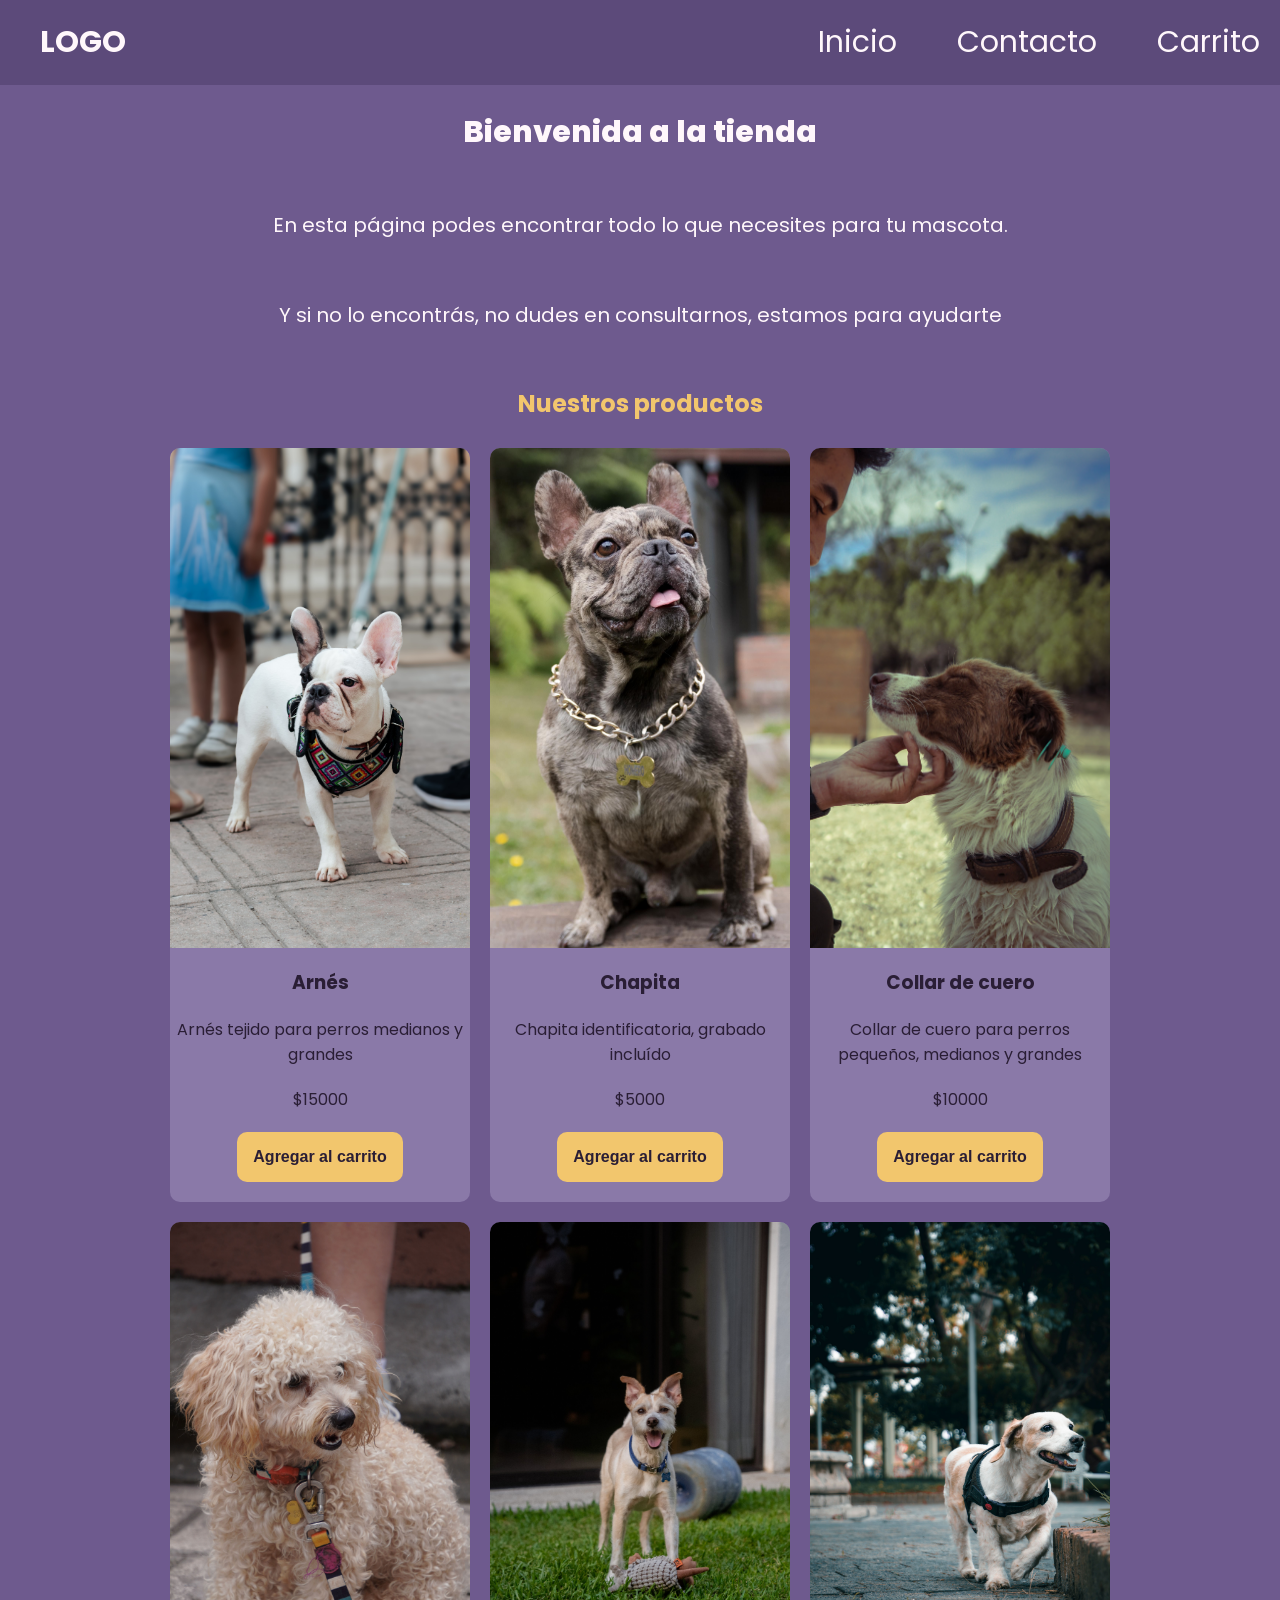
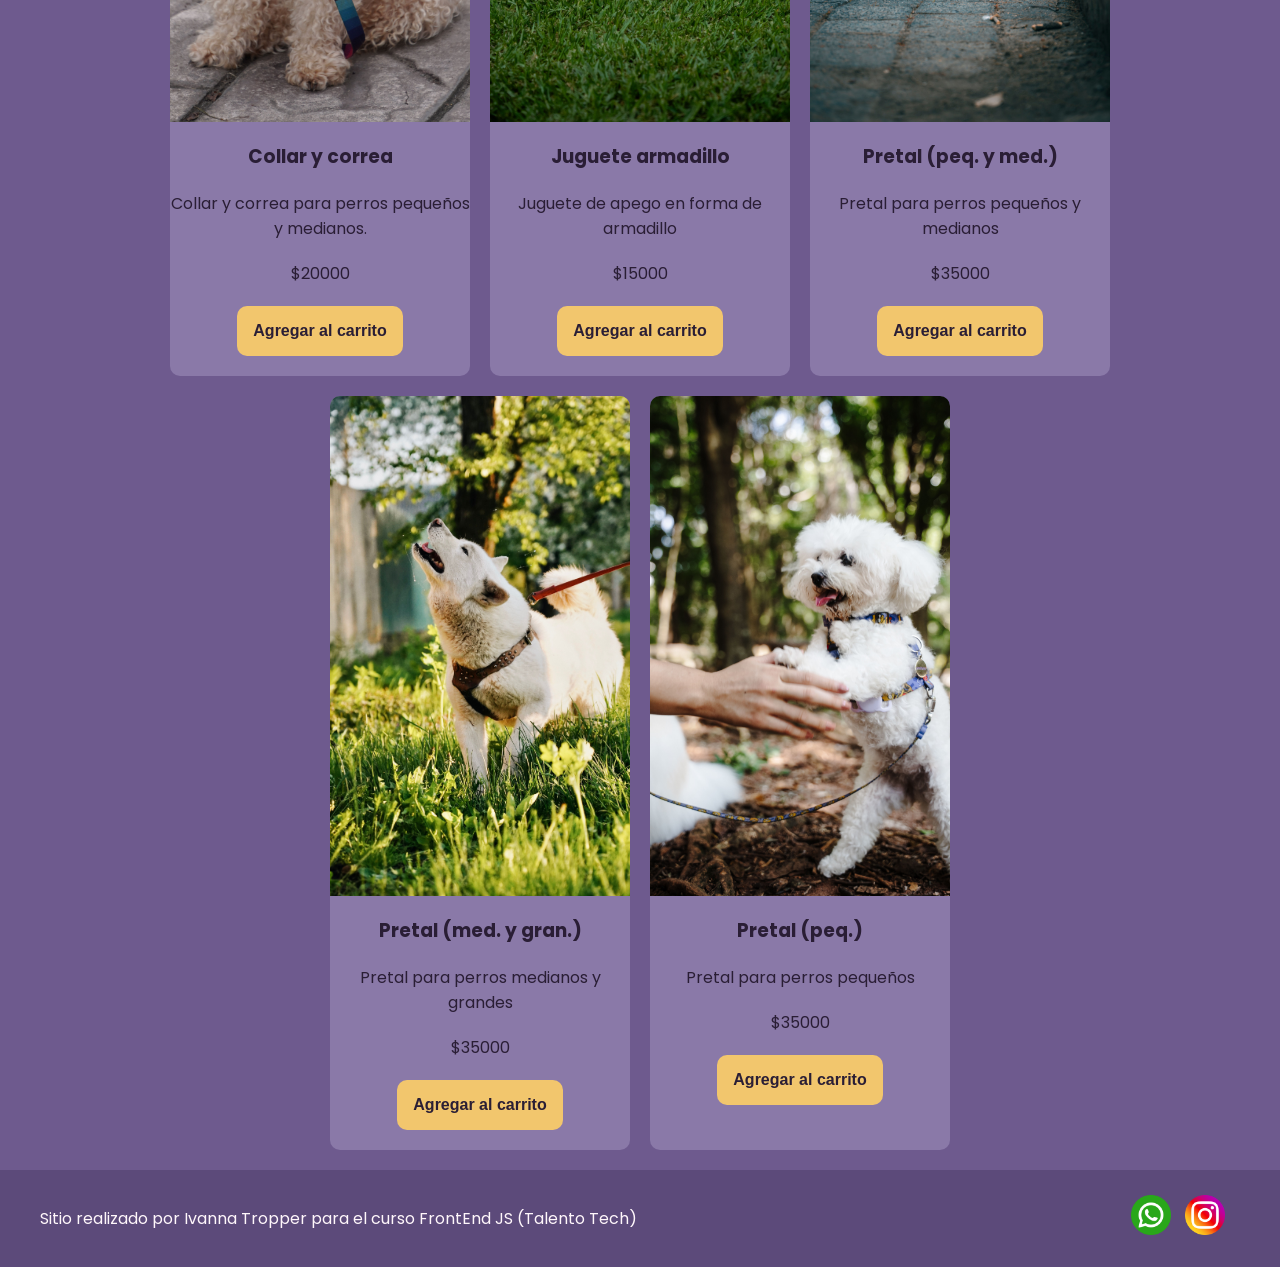
==== index.html @ 27ee445f "Entrega del borrador de la pre-entrega" ====
<!doctype html>
<html lang="en">
  <head>
    <meta charset="UTF-8" />
    <meta name="viewport" content="width=device-width, initial-scale=1.0" />
    <link rel="preconnect" href="https://fonts.googleapis.com" />
    <link rel="preconnect" href="https://fonts.gstatic.com" crossorigin />
    <link
      href="https://fonts.googleapis.com/css2?family=Poppins:ital,wght@0,100;0,400;0,600;0,700;0,800;1,100;1,400;1,600;1,700&display=swap"
      rel="stylesheet"
    />
    <link rel="stylesheet" href="./css/styles.css" />
    <title>Pre-entrega: C26236-Tropper</title>
  </head>
  <body>
    <!--          1:16:40 / 1:33:44          -->
    <header>
      <div class="div-logo"><a class="logo" href="./index.html">LOGO</a></div>
      <nav class="header-nav">
        <ul>
          <li><a href="./index.html">Inicio</a></li>
          <li><a href="./pages/contacto.html">Contacto</a></li>
          <li><a href="./pages/carrito.html">Carrito</a></li>
        </ul>
      </nav>
    </header>
    <main>
      <section class="inicio">
        <h1>Bienvenida a la tienda</h1>
        <p class="parrafo">
          En esta página podes encontrar todo lo que necesites para tu mascota.
        </p>
        <p class="parrafo">
          Y si no lo encontrás, no dudes en consultarnos, estamos para ayudarte
        </p>
      </section>

      <section>
        <h2 class="titulo-productos text-secondary">Nuestros productos</h2>
        <div class="contenedor-tarjetas">
          <article class="card text-dark">
            <img src="./img/arnes.jpg" alt="imagen arnes" />
            <h3>Arnés</h3>
            <p>Arnés tejido para perros medianos y grandes</p>
            <p>$15000</p>
            <button class="btn bg-secondary text-dark">
              Agregar al carrito
            </button>
          </article>

          <article class="card text-dark">
            <img src="./img/chapita.jpg" alt="imagen chapita" />
            <h3>Chapita</h3>
            <p>Chapita identificatoria, grabado incluído</p>
            <p>$5000</p>
            <button class="btn bg-secondary text-dark">
              Agregar al carrito
            </button>
          </article>

          <article class="card text-dark">
            <img src="./img/collar.jpg" alt="imagen collar" />
            <h3>Collar de cuero</h3>
            <p class="texto-tarjetas">
              Collar de cuero para perros pequeños, medianos y grandes
            </p>
            <p>$10000</p>
            <button class="btn bg-secondary text-dark">
              Agregar al carrito
            </button>
          </article>

          <article class="card text-dark">
            <img src="./img/collarycorrea.jpg" alt="imagen collarycorrea" />
            <h3>Collar y correa</h3>
            <p>Collar y correa para perros pequeños y medianos.</p>
            <p>$20000</p>
            <button class="btn bg-secondary text-dark">
              Agregar al carrito
            </button>
          </article>

          <article class="card text-dark">
            <img src="./img/juguete1.jpg" alt="imagen juguete1" />
            <h3>Juguete armadillo</h3>
            <p>Juguete de apego en forma de armadillo</p>
            <p>$15000</p>
            <button class="btn bg-secondary text-dark">
              Agregar al carrito
            </button>
          </article>

          <article class="card text-dark">
            <img src="./img/pretal.jpg" alt="imagen pretal" />
            <h3>Pretal (peq. y med.)</h3>
            <p>Pretal para perros pequeños y medianos</p>
            <p>$35000</p>
            <button class="btn bg-secondary text-dark">
              Agregar al carrito
            </button>
          </article>

          <article class="card text-dark">
            <img src="./img/pretal2.jpg" alt="imagen pretal2" />
            <h3>Pretal (med. y gran.)</h3>
            <p>Pretal para perros medianos y grandes</p>
            <p>$35000</p>
            <button class="btn bg-secondary text-dark">
              Agregar al carrito
            </button>
          </article>

          <article class="card text-dark">
            <img src="./img/pretalycorrea.jpg" alt="imagen pretalycorrea" />
            <h3>Pretal (peq.)</h3>
            <p>Pretal para perros pequeños</p>
            <p>$35000</p>
            <button class="btn bg-secondary text-dark">
              Agregar al carrito
            </button>
          </article>
        </div>
      </section>
    </main>

    <footer>
      <p>
        Sitio realizado por Ivanna Tropper para el curso FrontEnd JS (Talento
        Tech)
      </p>
      <nav>
        <ul class="footer-list">
          <li>
            <img src="./img/whatsapp.png" alt="logo whatsapp" />
            <img src="./img/social.png" alt="logo instagram" />
          </li>
        </ul>
      </nav>
    </footer>
  </body>
</html>
---- css/styles.css ----
* {
  margin: 0;
  padding: 0;
  box-sizing: border-box; /*Para dimensionar contenedores y que lo que indique va a ser el total del contenedor, es decir contenido + padding + borde*/
}

html {
  font-size: 62.5%; /* Para que 1 rem = 10px */
}

body {
  font-family:
    "Poppins", sans-serif; /*creo que no me está funcionando la fuente */
  font-size: 1.6rem;
  background: #6e5a8e;
  color: #fff7fb;

  display: flex;
  flex-direction: column;
  min-height: 100vh;
  text-align: center;
}

main {
  width: 80%;
  margin: auto;
  padding-bottom: 2rem;

  flex: 1;

  display: flex;
  flex-direction: column;
  align-items: center;
}

h1 {
  font-size: 3rem;
  font-weight: 800;
  line-height: 1.15;
  margin: 3rem;
}

h2 {
  color: #fff7fb;
  font-size: 2.4rem;
  font-weight: 700;
  line-height: 1.2;
  text-align: center;
  margin: 3rem 0;
}

.btn {
  border: none;
  font-size: 1.6rem;
  font-weight: bold;
  padding: 1.6rem;
  border-radius: 1rem;
}

header,
footer {
  background: #5c4a7a;
  color: #fff7fb;
  width: 100%;

  display: flex;
  justify-content: space-between;
  align-items: center;
}

footer {
  padding: 1rem 4rem;
}

.div-logo {
  margin-left: 2rem;
  font-weight: bold;
}

.logo,
.header-nav a {
  text-decoration: none;
  font-size: 3rem;
  color: inherit;
  display: inline-block;
  padding: 2rem;
}

.heather-nav {
  margin-right: 2rem;
}

.header-nav ul,
footer .footer-list {
  list-style: none;
  display: flex;
  gap: 2rem;
}

.footer-list li {
  padding: 1rem;
}

.footer-list img {
  width: 5rem;
  padding: 0.5rem;
}

/*---------------------------------------------------------------------------------------------------------*/
/*          COLORES          Corroborar accesibilidad                                                      */
/*---------------------------------------------------------------------------------------------------------*/

.bg-primary {
  background-color: #6e5a8e;
}

.bg-secondary {
  background-color: #f2c66d;
}

.text-light {
  color: #ffffff;
}

.text-dark {
  color: #2a1e35;
}

.text-secondary {
  color: #f2c66d;
}

/*---------------------------------------------------------------------------------------------------------*/
/*          HOME                                                                                           */
/*---------------------------------------------------------------------------------------------------------*/
.inicio {
  display: flex;
  justify-content: center;
  align-items: center;
  flex-wrap: wrap;
}
.inicio h1 {
  width: 100%;
  text-align: center;
}

.parrafo {
  width: 80%;
  text-align: center;
  font-size: 2rem;
  padding: 3rem;
}

.contenedor-tarjetas {
  display: flex;
  justify-content: center;
  gap: 2rem;

  /*Para que se acomoden los hijos abajo si no tienen espacio */
  flex-wrap: wrap;
}

.card {
  background-color: #8a79a8;
  width: 30rem;
  border-radius: 1rem;
  overflow: hidden;

  display: flex;

  flex-direction: column;
  align-items: center;
  gap: 2rem;
  padding-bottom: 2rem;
}

.card img {
  width: 100%;
  height: 50rem;
  object-fit: cover;
}

/*---------------------------------------------------------------------------------------------------------*/
/*          HOME                                                                                           */
/*---------------------------------------------------------------------------------------------------------*/

.contacto {
  width: 100%;
  display: flex;
  flex-direction: column;
  align-items: center;
}

.titulo-contacto {
  margin: 2rem 0;
}

.form-contacto {
  background-color: #8a79a8;
  color: #2a1e35;

  width: 100%;
  max-width: 50rem;

  font-size: 2rem;
  padding: 3rem;
  border-radius: 1rem;

  box-shadow: 0 10px 30px rgba(0, 0, 0, 0.15);
}

.grupo-input {
  display: flex;
  flex-direction: column;
  gap: 0.8rem;
  margin-bottom: 2rem;
}

.grupo-input input,
.grupo-input textarea {
  width: 100%;
  padding: 1.2rem;
  font-size: 1.6rem;

  color: #2a1e35;
  background-color: #fff7fb;

  border: 2px;
  border-radius: 0.8rem;

  outline: none;
}

.grupo-input textarea {
  min-height: 10 rem;
  resize: vertical;
}
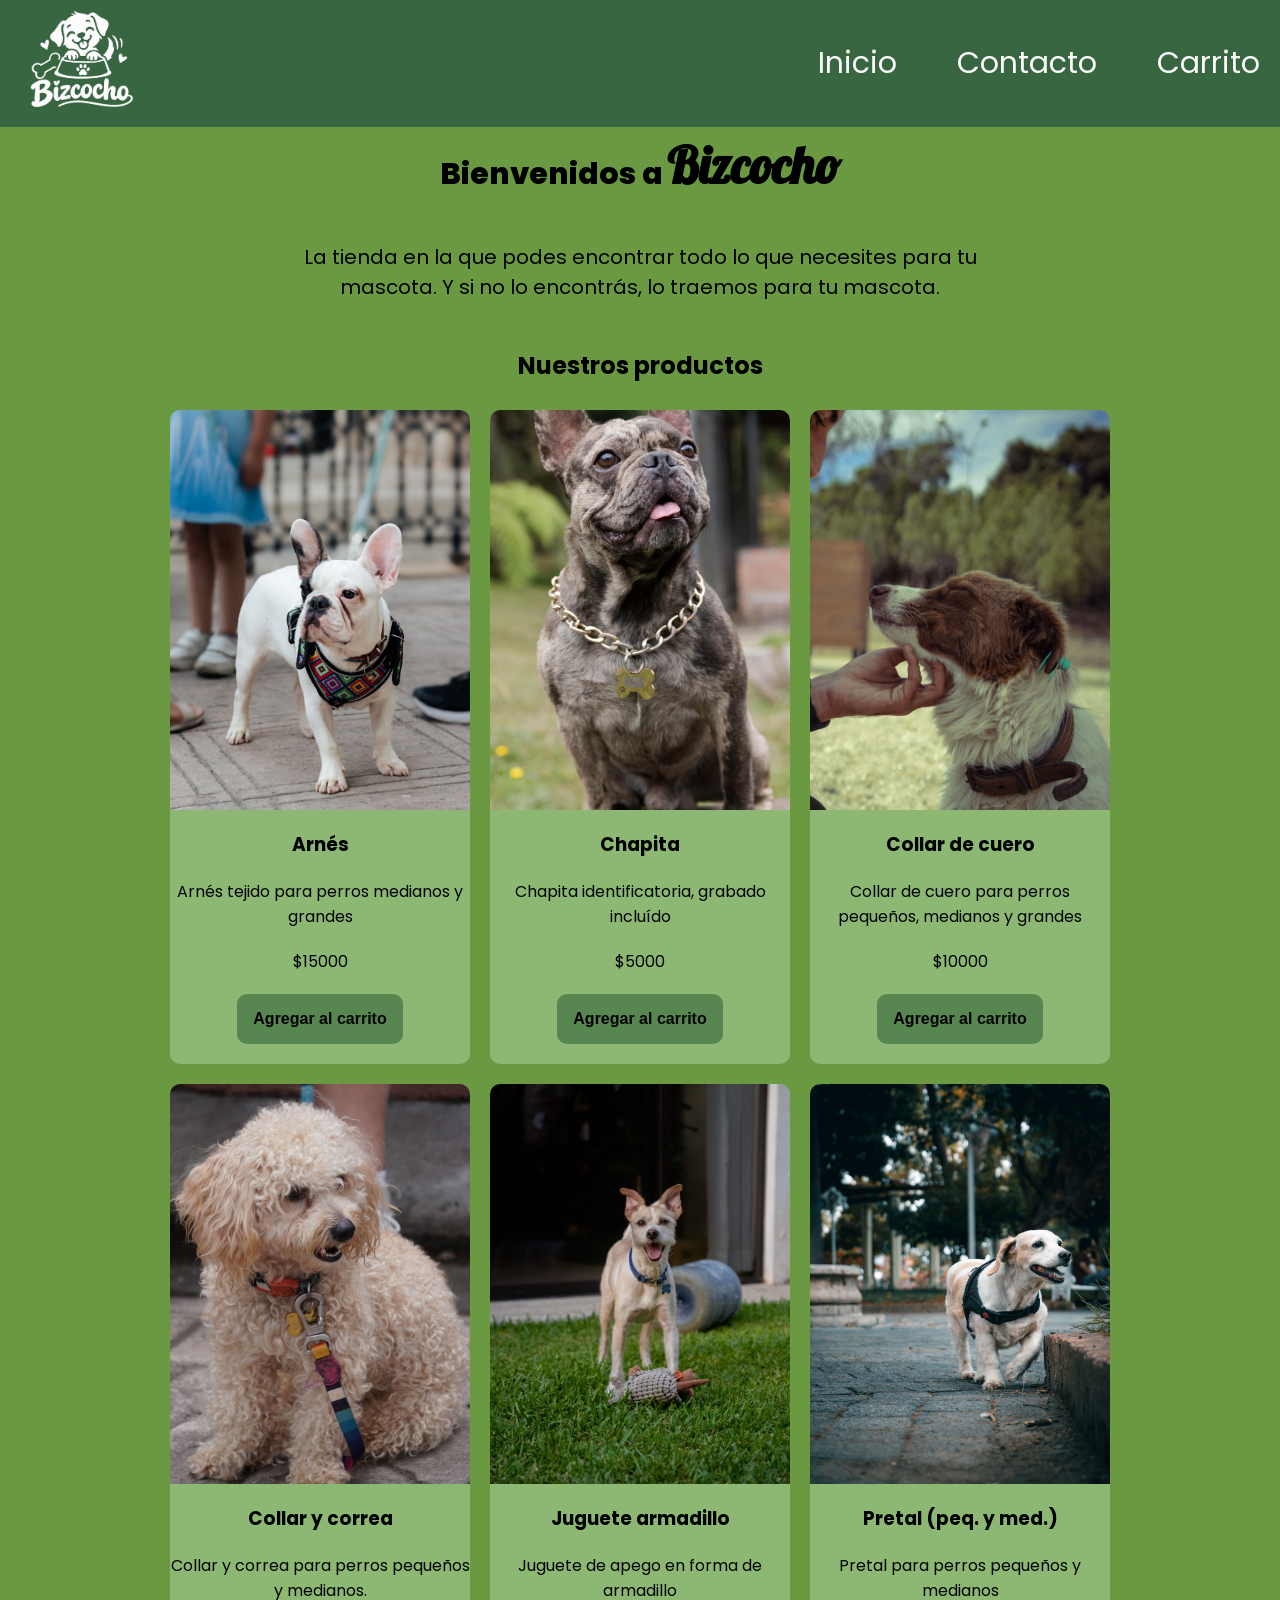
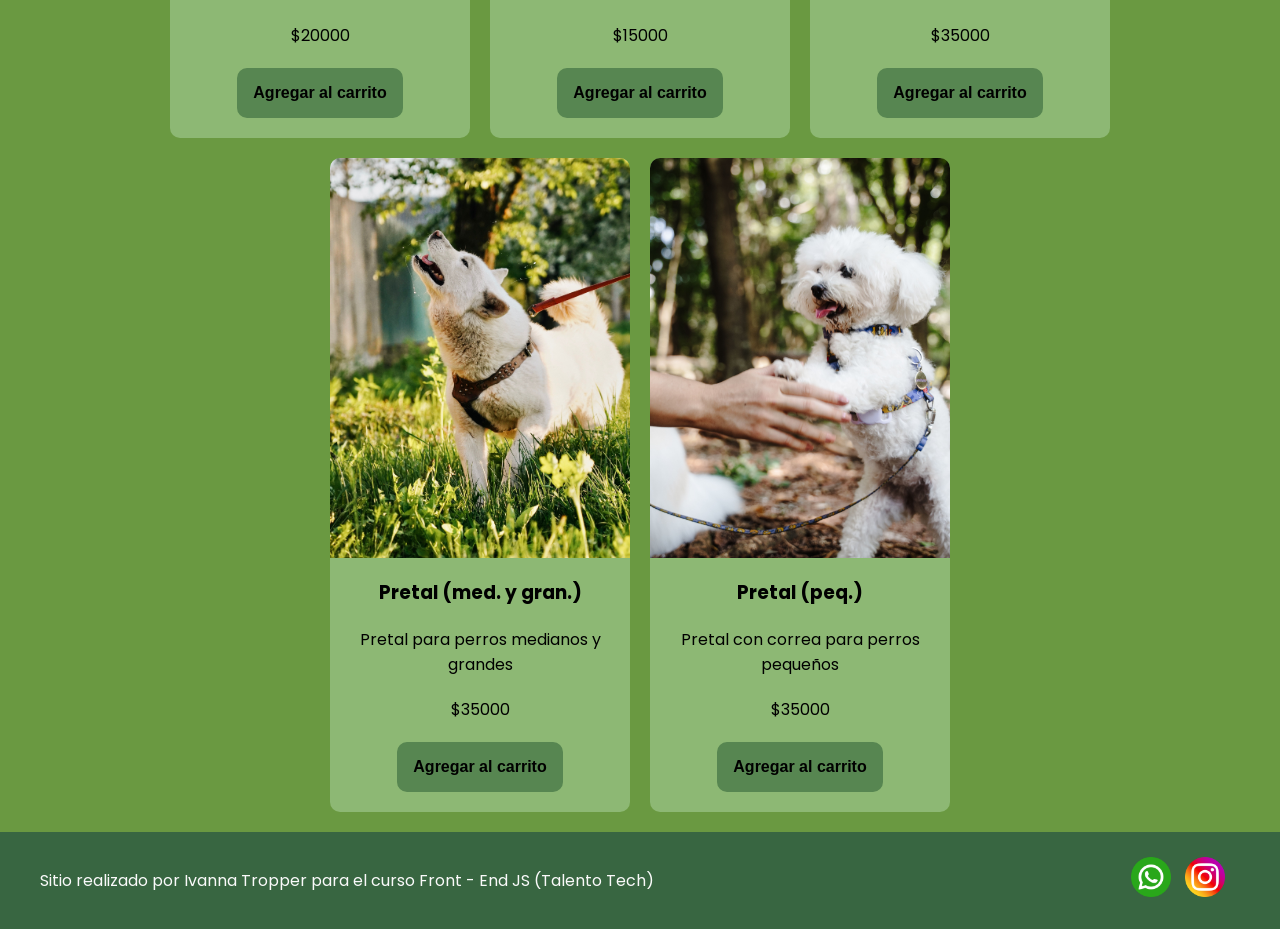
==== commit ab128ffe: "cambios de color, agregado de div en bienvenida, se achicaron las cards, se agregó el logo" ====
--- a/index.html
+++ b/index.html
@@ -3,10 +3,20 @@
   <head>
     <meta charset="UTF-8" />
     <meta name="viewport" content="width=device-width, initial-scale=1.0" />
+    <!--<link rel="preconnect" href="https://fonts.googleapis.com" />
+    <link rel="preconnect" href="https://fonts.gstatic.com" crossorigin />
+    <link
+      href="https://fonts.googleapis.com/css2?family=Poppins:ital,wght@0,100;0,400;0,600;0,700;0,800;1,100;1,400;1,600;1,700&display=swap"
+      rel="stylesheet"
+    />
+    <link
+      href="https://fonts.googleapis.com/css2?family=Playwrite+CA+Guides&display=swap"
+      rel="stylesheet"
+    />-->
     <link rel="preconnect" href="https://fonts.googleapis.com" />
     <link rel="preconnect" href="https://fonts.gstatic.com" crossorigin />
     <link
-      href="https://fonts.googleapis.com/css2?family=Poppins:ital,wght@0,100;0,400;0,600;0,700;0,800;1,100;1,400;1,600;1,700&display=swap"
+      href="https://fonts.googleapis.com/css2?family=Lobster&family=Poppins:ital,wght@0,100;0,200;0,300;0,400;0,500;0,600;0,700;0,800;0,900;1,100;1,200;1,300;1,400;1,500;1,600;1,700;1,800;1,900&display=swap"
       rel="stylesheet"
     />
     <link rel="stylesheet" href="./css/styles.css" />
@@ -15,7 +25,10 @@
   <body>
     <!--          1:16:40 / 1:33:44          -->
     <header>
-      <div class="div-logo"><a class="logo" href="./index.html">LOGO</a></div>
+      <div class="div-logo">
+        <img src="./img/bizcochosinfondo.png" alt="logo" width="120px" />
+        <a class="logo" href="./index.html"></a>
+      </div>
       <nav class="header-nav">
         <ul>
           <li><a href="./index.html">Inicio</a></li>
@@ -26,26 +39,28 @@
     </header>
     <main>
       <section class="inicio">
-        <h1>Bienvenida a la tienda</h1>
+        <div>
+          <ul class="ul-bienvenida">
+            <li><h1>Bienvenidos a</h1></li>
+            <li class="bienvenida">Bizcocho</li>
+          </ul>
+        </div>
+
         <p class="parrafo">
-          En esta página podes encontrar todo lo que necesites para tu mascota.
-        </p>
-        <p class="parrafo">
-          Y si no lo encontrás, no dudes en consultarnos, estamos para ayudarte
+          La tienda en la que podes encontrar todo lo que necesites para tu
+          mascota. Y si no lo encontrás, lo traemos para tu mascota.
         </p>
       </section>
 
       <section>
-        <h2 class="titulo-productos text-secondary">Nuestros productos</h2>
+        <h2 class="titulo-productos text-dark">Nuestros productos</h2>
         <div class="contenedor-tarjetas">
           <article class="card text-dark">
             <img src="./img/arnes.jpg" alt="imagen arnes" />
             <h3>Arnés</h3>
             <p>Arnés tejido para perros medianos y grandes</p>
             <p>$15000</p>
-            <button class="btn bg-secondary text-dark">
-              Agregar al carrito
-            </button>
+            <button class="btn bg-primary text-dark">Agregar al carrito</button>
           </article>
 
           <article class="card text-dark">
@@ -53,9 +68,7 @@
             <h3>Chapita</h3>
             <p>Chapita identificatoria, grabado incluído</p>
             <p>$5000</p>
-            <button class="btn bg-secondary text-dark">
-              Agregar al carrito
-            </button>
+            <button class="btn bg-primary text-dark">Agregar al carrito</button>
           </article>
 
           <article class="card text-dark">
@@ -65,9 +78,7 @@
               Collar de cuero para perros pequeños, medianos y grandes
             </p>
             <p>$10000</p>
-            <button class="btn bg-secondary text-dark">
-              Agregar al carrito
-            </button>
+            <button class="btn bg-primary text-dark">Agregar al carrito</button>
           </article>
 
           <article class="card text-dark">
@@ -75,9 +86,7 @@
             <h3>Collar y correa</h3>
             <p>Collar y correa para perros pequeños y medianos.</p>
             <p>$20000</p>
-            <button class="btn bg-secondary text-dark">
-              Agregar al carrito
-            </button>
+            <button class="btn bg-primary text-dark">Agregar al carrito</button>
           </article>
 
           <article class="card text-dark">
@@ -85,9 +94,7 @@
             <h3>Juguete armadillo</h3>
             <p>Juguete de apego en forma de armadillo</p>
             <p>$15000</p>
-            <button class="btn bg-secondary text-dark">
-              Agregar al carrito
-            </button>
+            <button class="btn bg-primary text-dark">Agregar al carrito</button>
           </article>
 
           <article class="card text-dark">
@@ -95,9 +102,7 @@
             <h3>Pretal (peq. y med.)</h3>
             <p>Pretal para perros pequeños y medianos</p>
             <p>$35000</p>
-            <button class="btn bg-secondary text-dark">
-              Agregar al carrito
-            </button>
+            <button class="btn bg-primary text-dark">Agregar al carrito</button>
           </article>
 
           <article class="card text-dark">
@@ -105,19 +110,15 @@
             <h3>Pretal (med. y gran.)</h3>
             <p>Pretal para perros medianos y grandes</p>
             <p>$35000</p>
-            <button class="btn bg-secondary text-dark">
-              Agregar al carrito
-            </button>
+            <button class="btn bg-primary text-dark">Agregar al carrito</button>
           </article>
 
           <article class="card text-dark">
             <img src="./img/pretalycorrea.jpg" alt="imagen pretalycorrea" />
             <h3>Pretal (peq.)</h3>
-            <p>Pretal para perros pequeños</p>
+            <p>Pretal con correa para perros pequeños</p>
             <p>$35000</p>
-            <button class="btn bg-secondary text-dark">
-              Agregar al carrito
-            </button>
+            <button class="btn bg-primary text-dark">Agregar al carrito</button>
           </article>
         </div>
       </section>
@@ -125,7 +126,7 @@
 
     <footer>
       <p>
-        Sitio realizado por Ivanna Tropper para el curso FrontEnd JS (Talento
+        Sitio realizado por Ivanna Tropper para el curso Front - End JS (Talento
         Tech)
       </p>
       <nav>
--- a/css/styles.css
+++ b/css/styles.css
@@ -1,7 +1,7 @@
 * {
   margin: 0;
   padding: 0;
-  box-sizing: border-box; /*Para dimensionar contenedores y que lo que indique va a ser el total del contenedor, es decir contenido + padding + borde*/
+  box-sizing: border-box;
 }
 
 html {
@@ -9,11 +9,10 @@
 }
 
 body {
-  font-family:
-    "Poppins", sans-serif; /*creo que no me está funcionando la fuente */
+  font-family: "Poppins", sans-serif;
   font-size: 1.6rem;
-  background: #6e5a8e;
-  color: #fff7fb;
+  background: #6a9941;
+  color: #000000;
 
   display: flex;
   flex-direction: column;
@@ -37,7 +36,7 @@
   font-size: 3rem;
   font-weight: 800;
   line-height: 1.15;
-  margin: 3rem;
+  margin: 3rem 0;
 }
 
 h2 {
@@ -59,8 +58,8 @@
 
 header,
 footer {
-  background: #5c4a7a;
-  color: #fff7fb;
+  background: #386641;
+  color: #fafafa;
   width: 100%;
 
   display: flex;
@@ -111,23 +110,23 @@
 /*---------------------------------------------------------------------------------------------------------*/
 
 .bg-primary {
-  background-color: #6e5a8e;
-}
-
-.bg-secondary {
-  background-color: #f2c66d;
-}
+  background-color: #578651;
+}
+
+/*.bg-secondary {
+  background-color: #578651;
+}*/
 
 .text-light {
-  color: #ffffff;
+  color: #808080;
 }
 
 .text-dark {
-  color: #2a1e35;
+  color: #000000;
 }
 
 .text-secondary {
-  color: #f2c66d;
+  color: #fafafa;
 }
 
 /*---------------------------------------------------------------------------------------------------------*/
@@ -135,20 +134,28 @@
 /*---------------------------------------------------------------------------------------------------------*/
 .inicio {
   display: flex;
+  flex-direction: column;
   justify-content: center;
   align-items: center;
   flex-wrap: wrap;
 }
-.inicio h1 {
-  width: 100%;
-  text-align: center;
+
+.ul-bienvenida li {
+  font-size: 5rem;
+  display: inline-block;
+}
+
+.bienvenida {
+  font-family: "Lobster", sans-serif;
+  font-weight: 600;
+  font-style: normal;
 }
 
 .parrafo {
   width: 80%;
   text-align: center;
   font-size: 2rem;
-  padding: 3rem;
+  padding: 2rem 3rem;
 }
 
 .contenedor-tarjetas {
@@ -161,7 +168,7 @@
 }
 
 .card {
-  background-color: #8a79a8;
+  background-color: #8db874;
   width: 30rem;
   border-radius: 1rem;
   overflow: hidden;
@@ -176,7 +183,7 @@
 
 .card img {
   width: 100%;
-  height: 50rem;
+  height: 40rem;
   object-fit: cover;
 }
 
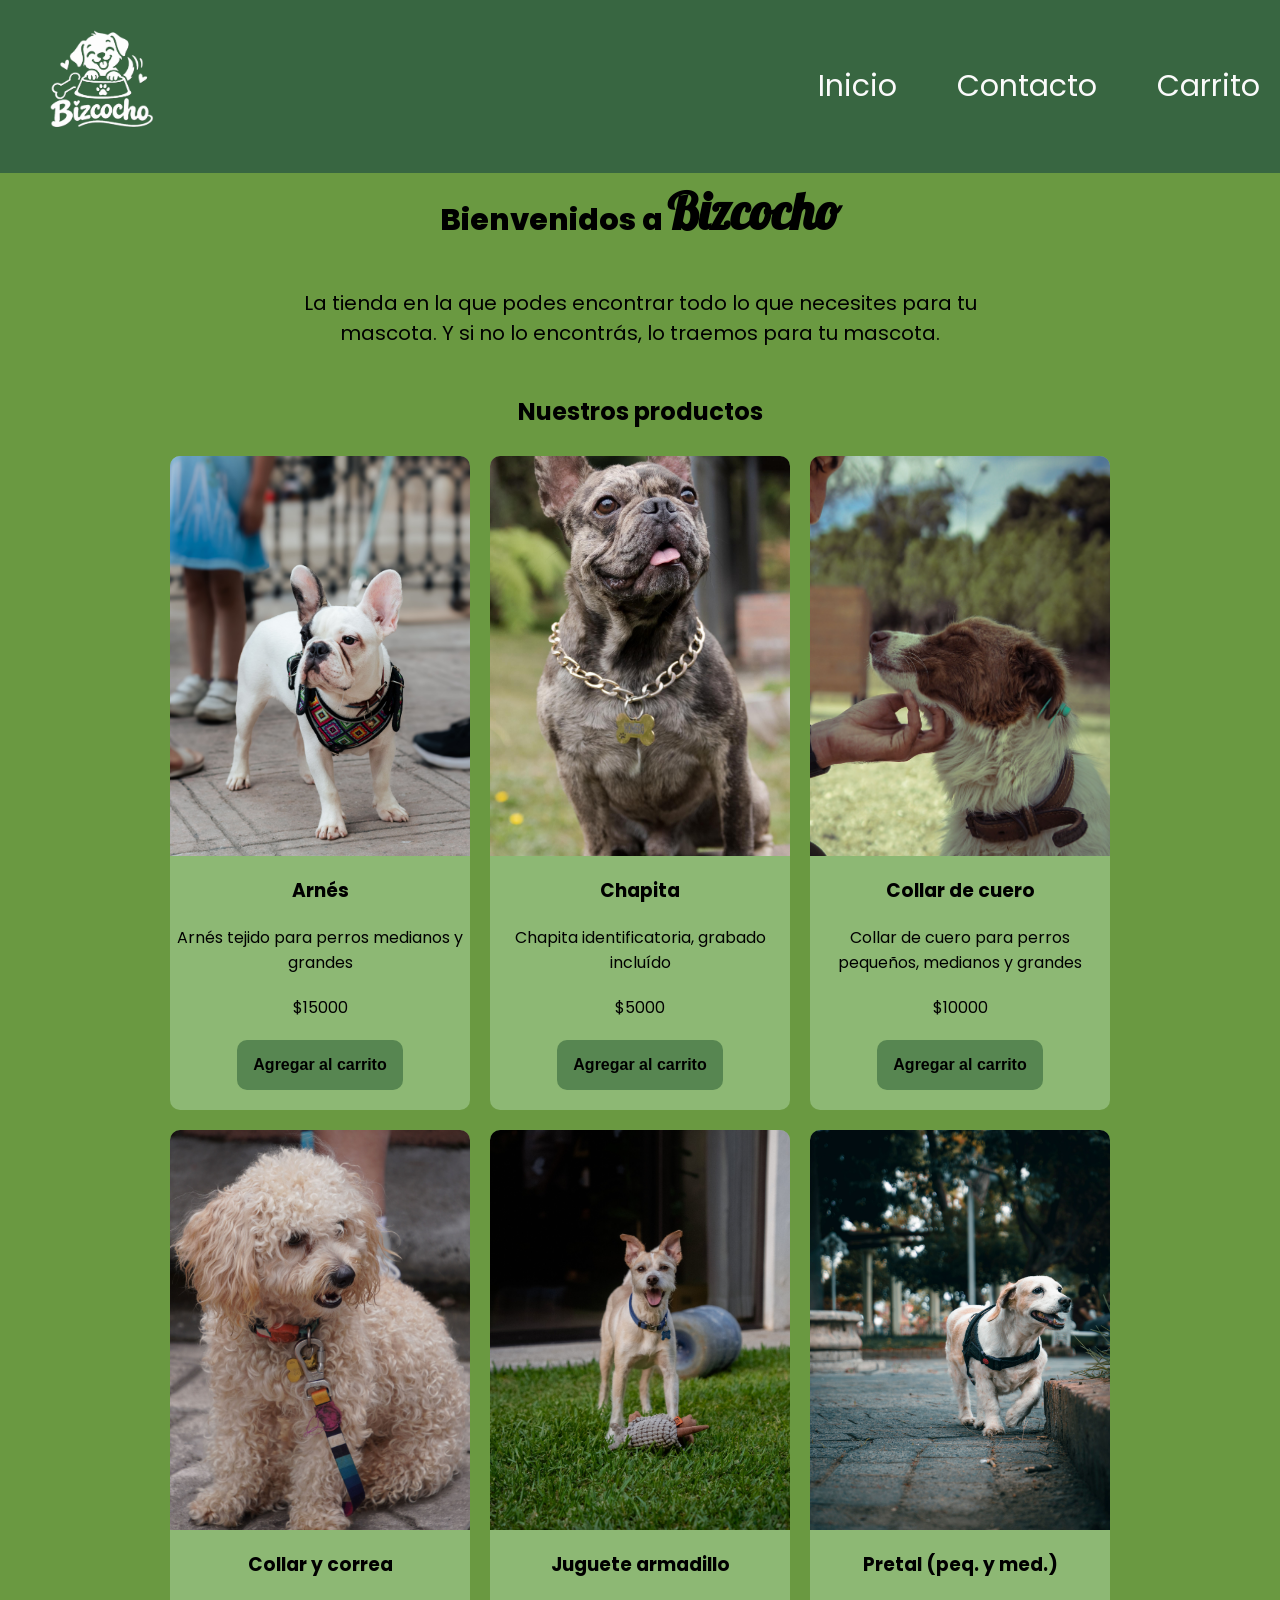
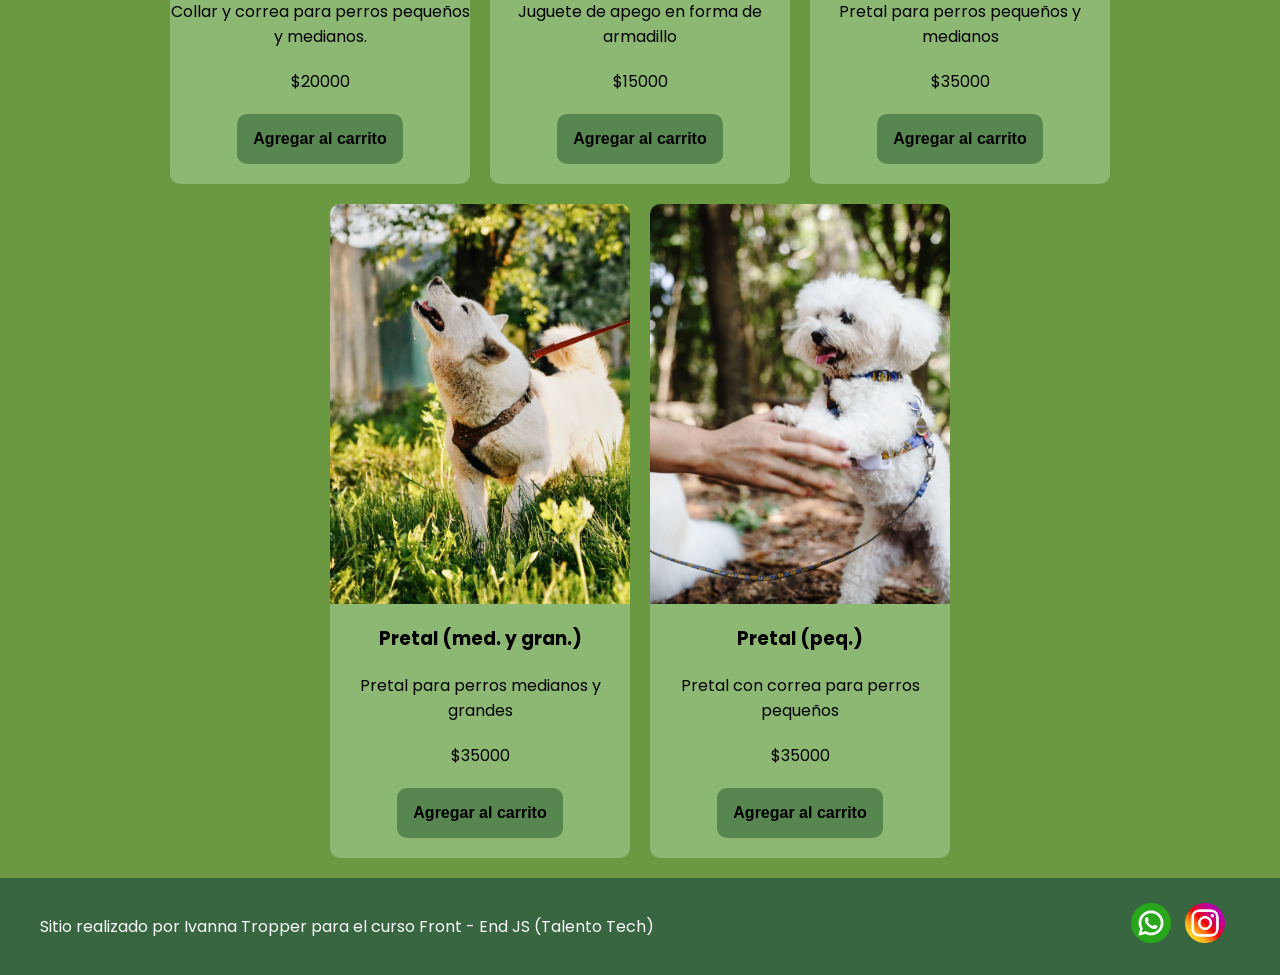
==== commit f18c6e74: "Se ajustó el enlace al tamaño del logo y se actualizó para todas las páginas" ====
--- a/index.html
+++ b/index.html
@@ -3,16 +3,7 @@
   <head>
     <meta charset="UTF-8" />
     <meta name="viewport" content="width=device-width, initial-scale=1.0" />
-    <!--<link rel="preconnect" href="https://fonts.googleapis.com" />
-    <link rel="preconnect" href="https://fonts.gstatic.com" crossorigin />
-    <link
-      href="https://fonts.googleapis.com/css2?family=Poppins:ital,wght@0,100;0,400;0,600;0,700;0,800;1,100;1,400;1,600;1,700&display=swap"
-      rel="stylesheet"
-    />
-    <link
-      href="https://fonts.googleapis.com/css2?family=Playwrite+CA+Guides&display=swap"
-      rel="stylesheet"
-    />-->
+
     <link rel="preconnect" href="https://fonts.googleapis.com" />
     <link rel="preconnect" href="https://fonts.gstatic.com" crossorigin />
     <link
@@ -26,8 +17,13 @@
     <!--          1:16:40 / 1:33:44          -->
     <header>
       <div class="div-logo">
-        <img src="./img/bizcochosinfondo.png" alt="logo" width="120px" />
-        <a class="logo" href="./index.html"></a>
+        <a class="logo" href="../index.html"
+          ><img
+            src="./img/bizcochosinfondo.png"
+            alt="logo"
+            width="120px"
+            href="./index.html"
+        /></a>
       </div>
       <nav class="header-nav">
         <ul>
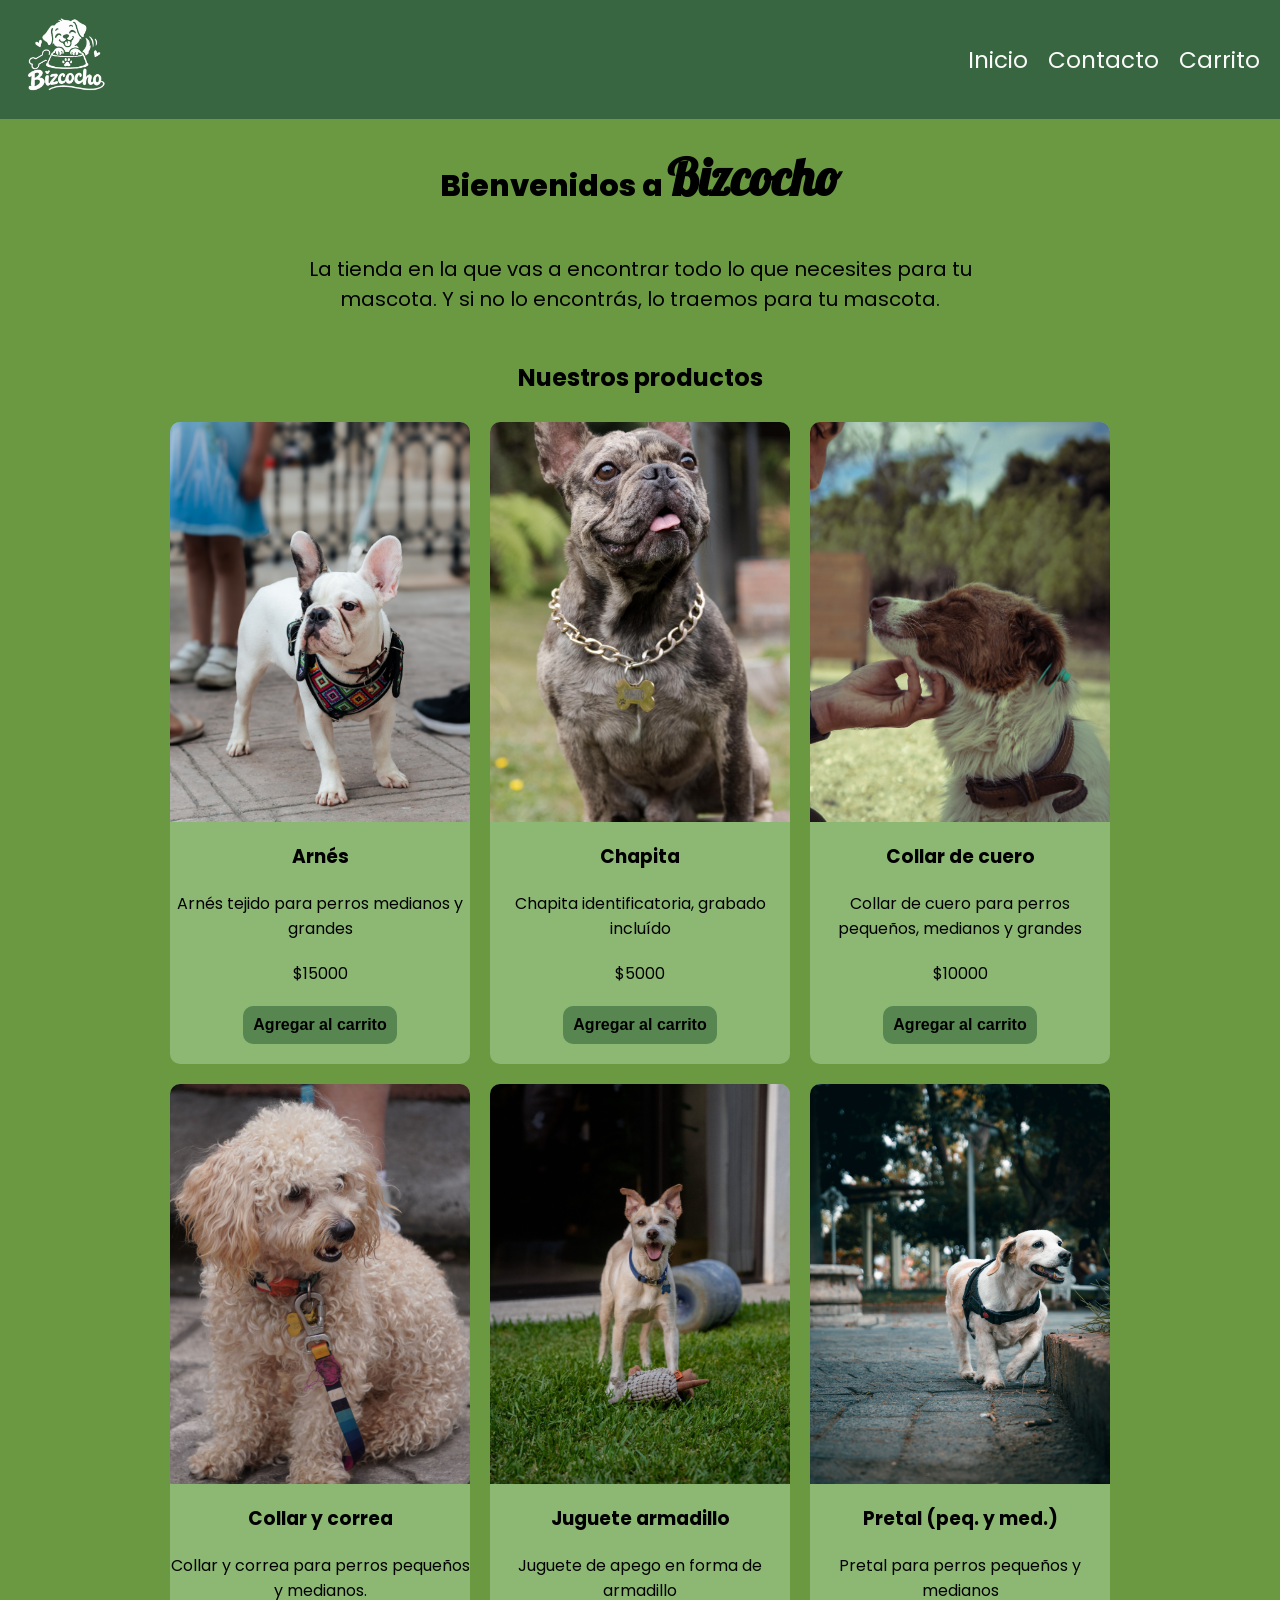
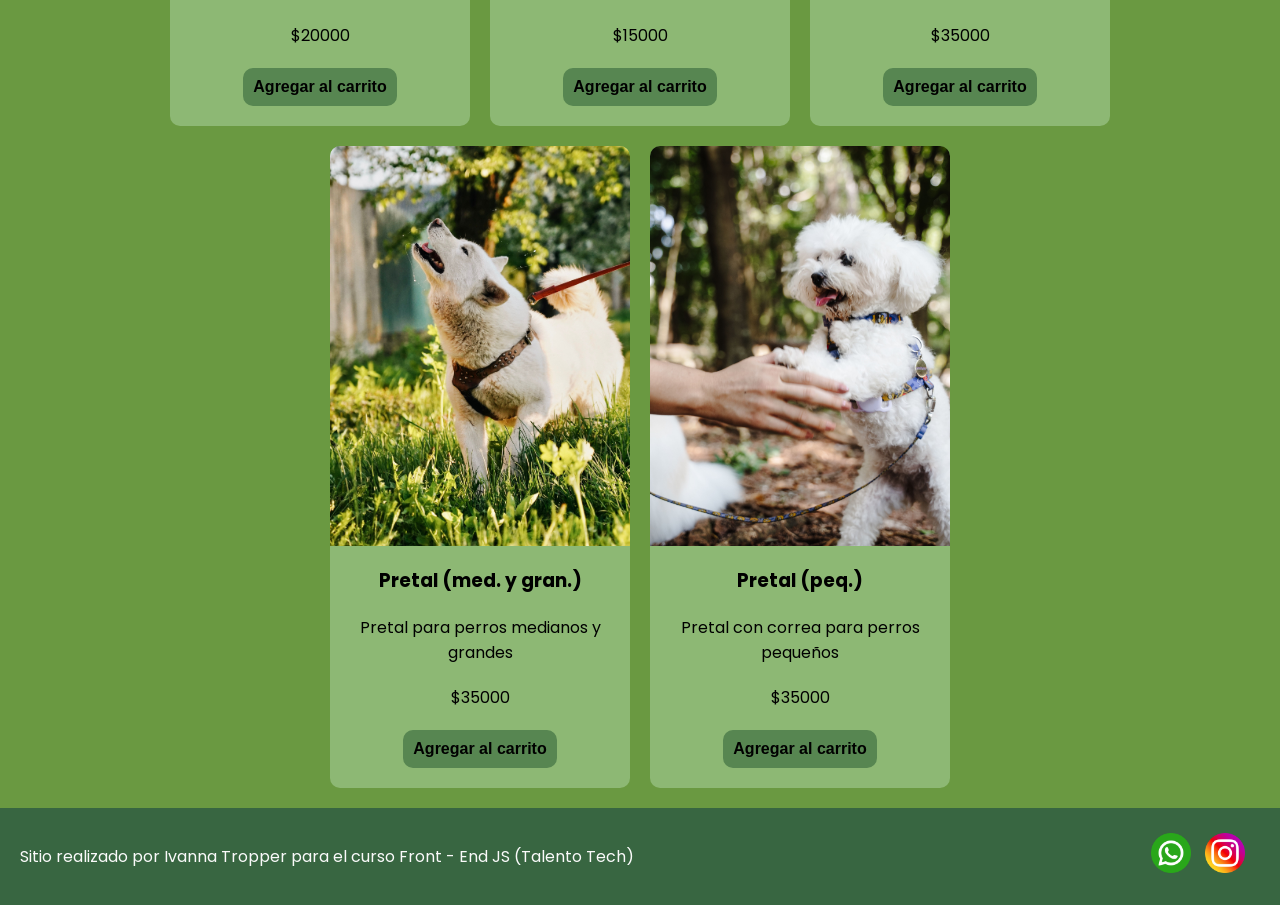
==== commit 3225786b: "Se completó el formato de las pages y se modificaron los tamaños y del logo y fuentes del header y f" ====
--- a/index.html
+++ b/index.html
@@ -14,15 +14,10 @@
     <title>Pre-entrega: C26236-Tropper</title>
   </head>
   <body>
-    <!--          1:16:40 / 1:33:44          -->
     <header>
       <div class="div-logo">
-        <a class="logo" href="../index.html"
-          ><img
-            src="./img/bizcochosinfondo.png"
-            alt="logo"
-            width="120px"
-            href="./index.html"
+        <a class="logo" href="./index.html"
+          ><img src="./img/bizcochosinfondo.png" alt="logo" width="90px"
         /></a>
       </div>
       <nav class="header-nav">
@@ -41,9 +36,8 @@
             <li class="bienvenida">Bizcocho</li>
           </ul>
         </div>
-
         <p class="parrafo">
-          La tienda en la que podes encontrar todo lo que necesites para tu
+          La tienda en la que vas a encontrar todo lo que necesites para tu
           mascota. Y si no lo encontrás, lo traemos para tu mascota.
         </p>
       </section>
--- a/css/styles.css
+++ b/css/styles.css
@@ -23,7 +23,7 @@
 main {
   width: 80%;
   margin: auto;
-  padding-bottom: 2rem;
+  padding: 2rem;
 
   flex: 1;
 
@@ -52,7 +52,7 @@
   border: none;
   font-size: 1.6rem;
   font-weight: bold;
-  padding: 1.6rem;
+  padding: 1rem;
   border-radius: 1rem;
 }
 
@@ -61,32 +61,25 @@
   background: #386641;
   color: #fafafa;
   width: 100%;
+  padding: 1rem 2rem;
 
   display: flex;
   justify-content: space-between;
   align-items: center;
 }
 
-footer {
-  padding: 1rem 4rem;
-}
-
 .div-logo {
-  margin-left: 2rem;
+  /*margin-left: 2rem;*/
   font-weight: bold;
+  /*padding: 0 2rem;*/
 }
 
 .logo,
 .header-nav a {
   text-decoration: none;
-  font-size: 3rem;
+  font-size: 2.3rem;
   color: inherit;
   display: inline-block;
-  padding: 2rem;
-}
-
-.heather-nav {
-  margin-right: 2rem;
 }
 
 .header-nav ul,
@@ -105,6 +98,11 @@
   padding: 0.5rem;
 }
 
+.btn a {
+  text-decoration: none;
+  color: inherit;
+}
+
 /*---------------------------------------------------------------------------------------------------------*/
 /*          COLORES          Corroborar accesibilidad                                                      */
 /*---------------------------------------------------------------------------------------------------------*/
@@ -112,10 +110,6 @@
 .bg-primary {
   background-color: #578651;
 }
-
-/*.bg-secondary {
-  background-color: #578651;
-}*/
 
 .text-light {
   color: #808080;
@@ -163,7 +157,6 @@
   justify-content: center;
   gap: 2rem;
 
-  /*Para que se acomoden los hijos abajo si no tienen espacio */
   flex-wrap: wrap;
 }
 
@@ -174,7 +167,6 @@
   overflow: hidden;
 
   display: flex;
-
   flex-direction: column;
   align-items: center;
   gap: 2rem;
@@ -188,33 +180,49 @@
 }
 
 /*---------------------------------------------------------------------------------------------------------*/
-/*          HOME                                                                                           */
-/*---------------------------------------------------------------------------------------------------------*/
-
-.contacto {
-  width: 100%;
-  display: flex;
-  flex-direction: column;
-  align-items: center;
-}
-
-.titulo-contacto {
+/*         PAGES                                                                                           */
+/*---------------------------------------------------------------------------------------------------------*/
+.pages {
+  width: 100%;
+  display: flex;
+  flex-direction: column;
+  align-items: center;
+}
+
+.titulo-pages {
   margin: 2rem 0;
 }
 
-.form-contacto {
-  background-color: #8a79a8;
+.div-pages {
+  background-color: #8db874;
   color: #2a1e35;
-
+  font-weight: bold;
   width: 100%;
   max-width: 50rem;
 
   font-size: 2rem;
   padding: 3rem;
   border-radius: 1rem;
+  gap: 2rem;
 
   box-shadow: 0 10px 30px rgba(0, 0, 0, 0.15);
 }
+.card {
+  background-color: #8db874;
+  width: 30rem;
+  border-radius: 1rem;
+  overflow: hidden;
+
+  display: flex;
+  flex-direction: column;
+  align-items: center;
+  gap: 2rem;
+  padding-bottom: 2rem;
+}
+
+/*---------------------------------------------------------------------------------------------------------*/
+/*         CONTACTO                                                                                        */
+/*---------------------------------------------------------------------------------------------------------*/
 
 .grupo-input {
   display: flex;
@@ -242,3 +250,10 @@
   min-height: 10 rem;
   resize: vertical;
 }
+
+/*---------------------------------------------------------------------------------------------------------*/
+/*         Carrito                                                                                    */
+/*---------------------------------------------------------------------------------------------------------*/
+.p-carrito {
+  padding-bottom: 1.6rem;
+}
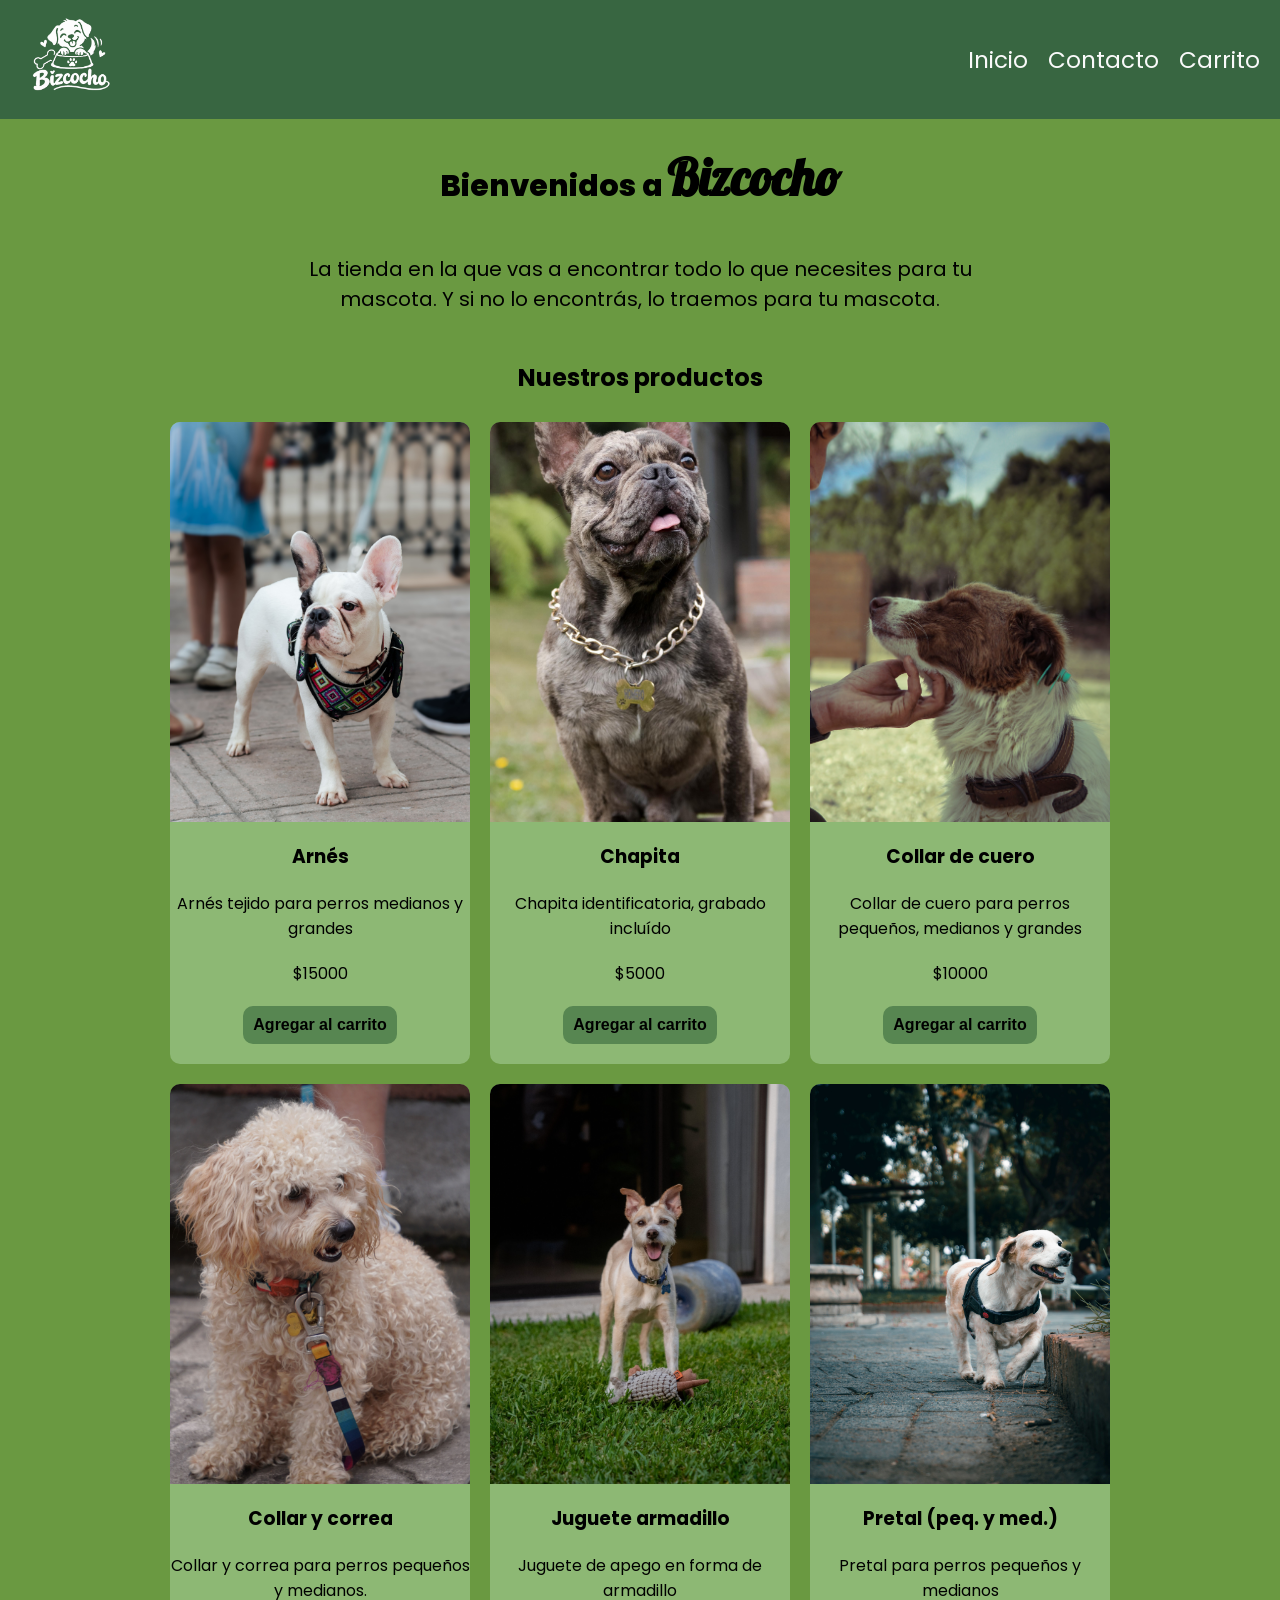
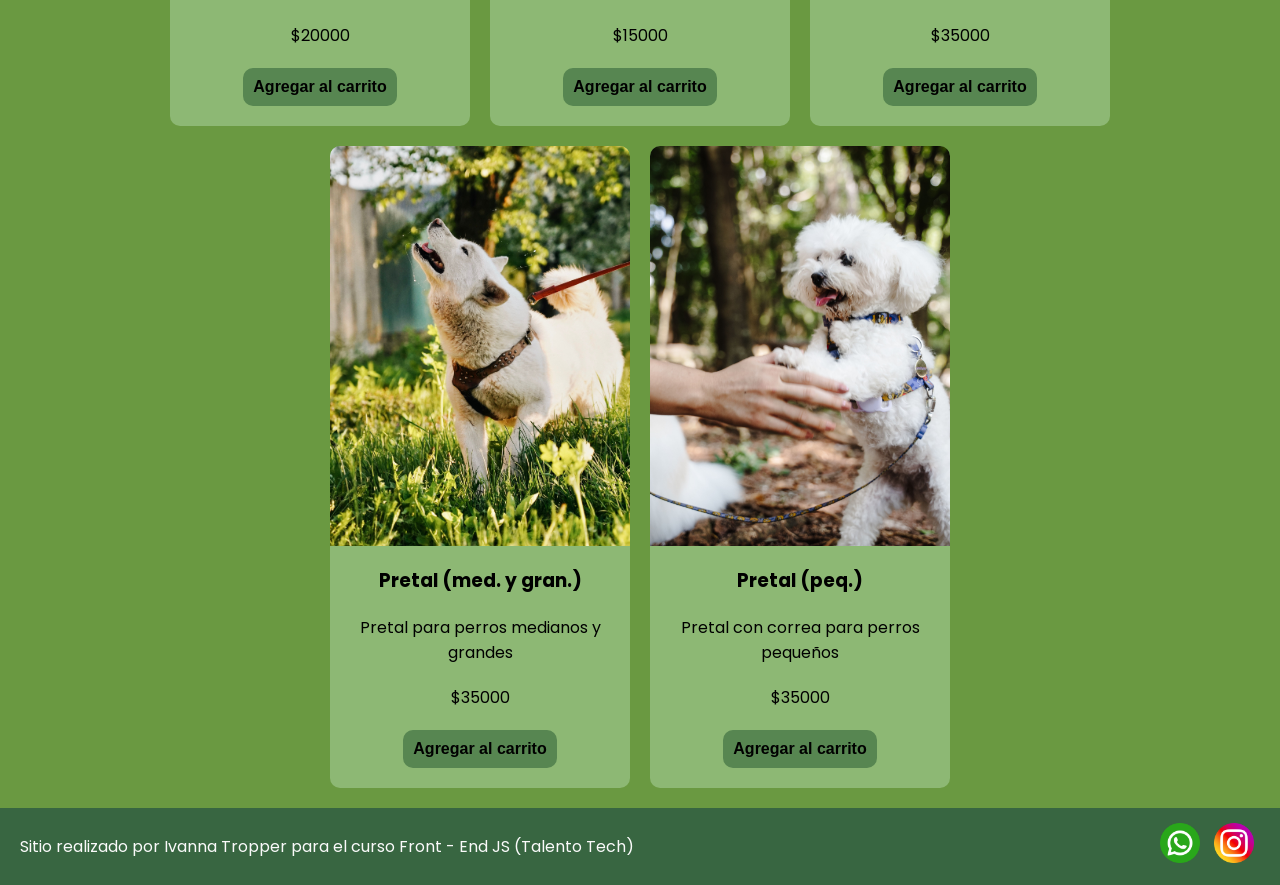
==== commit 5e843211: "Se generó la respuesta a max-width: 440px" ====
--- a/index.html
+++ b/index.html
@@ -119,7 +119,7 @@
         Sitio realizado por Ivanna Tropper para el curso Front - End JS (Talento
         Tech)
       </p>
-      <nav>
+      <nav class="footer-nav">
         <ul class="footer-list">
           <li>
             <img src="./img/whatsapp.png" alt="logo whatsapp" />
--- a/css/styles.css
+++ b/css/styles.css
@@ -63,15 +63,22 @@
   width: 100%;
   padding: 1rem 2rem;
 
-  display: flex;
-  justify-content: space-between;
-  align-items: center;
+  display: grid;
+}
+
+header {
+  grid-template-columns: 100px 1fr 300px;
 }
 
 .div-logo {
-  /*margin-left: 2rem;*/
   font-weight: bold;
-  /*padding: 0 2rem;*/
+  grid-template-columns: 1 / 2;
+}
+.header-nav {
+  grid-column: 3 / 4;
+  display: flex;
+  justify-content: end;
+  align-items: center;
 }
 
 .logo,
@@ -89,8 +96,23 @@
   gap: 2rem;
 }
 
+footer {
+  grid-template-columns: 100px 1fr 150px;
+}
+
+footer p {
+  grid-column: 1 / 3;
+  display: flex;
+  justify-content: flex-start;
+  align-items: center;
+}
+
+.footer-nav {
+  grid-column: 3 / 4;
+}
+
 .footer-list li {
-  padding: 1rem;
+  padding-left: 45px;
 }
 
 .footer-list img {
@@ -257,3 +279,34 @@
 .p-carrito {
   padding-bottom: 1.6rem;
 }
+
+/*---------------------------------------------------------------------------------------------------------*/
+/*          RESPONSIVE                                                                                     */
+/*---------------------------------------------------------------------------------------------------------*/
+/* Celulares */
+@media (max-width: 440px) {
+  /* Header y footer */
+  nav ul {
+    flex-direction: column;
+    align-items: center;
+    justify-content: center;
+  }
+
+  nav .header-nav {
+    gap: 0;
+  }
+
+  /* logo
+  /* header y footer*/
+  header,
+  footer {
+    grid-template-columns: 1fr 1fr;
+  }
+
+  .div-logo {
+    display: flex;
+    align-items: center;
+  }
+}
+
+/* No pude hacer que los íconos se pusieran en columna... =( */
